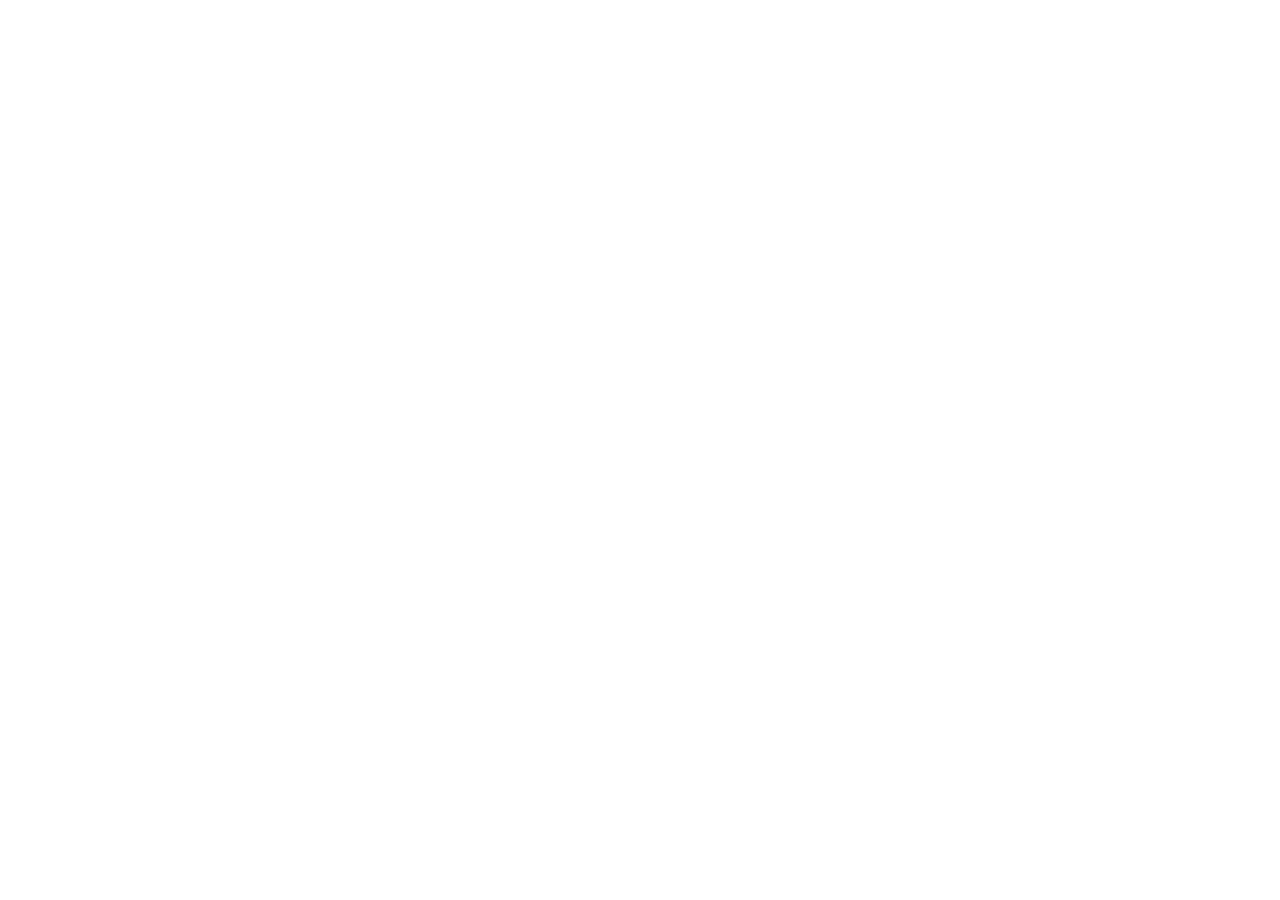
==== Projeto_Rachi/index.html @ 5d589295 "Add files via upload" ====
<!DOCTYPE html>
<html lang="pt-BR">
<head>
    <meta charset="UTF-8">
    <meta name="viewport" content="width=device-width, initial-scale=1.0">
    <meta name="author" content="Anderson Maschio & Leticia Carpes">
    <link rel="stylesheet" href="./styles/style.css">
    
    <title>Projeto Rachi</title>
</head>
<body>
    <header></header>

    <main></main>
    
    <footer></footer>

    <script src="./scripts/script.js"></script>
</body>
</html>
---- Projeto_Rachi/styles/style.css ----
*{
    margin: 0;
    padding: 0;
    box-sizing: border-box;
}

@font-face {
    font-family: Inter;
    src: url('../assets/fonts/Inter/Inter-VariableFont_slnt\,wght.ttf');
}

font-face {
    font-family: Sora;
    src: url('../assets/fonts/Sora/Sora-VariableFont_wght.ttf');
}

:root {
    --background_color: #EFF8FF;
    --CardStyle_color1: #EFF8FF;
    --CardStyle_color2: #293145;
    --Button_color: #0F9aFE;
    --Txt_color1: #293145;
    --Txt_color2: #6E7275;
    --Txt_color3: #FFFFFF;
}

@media screen and (max-width: 1440px) and (orientation: landscape){

}
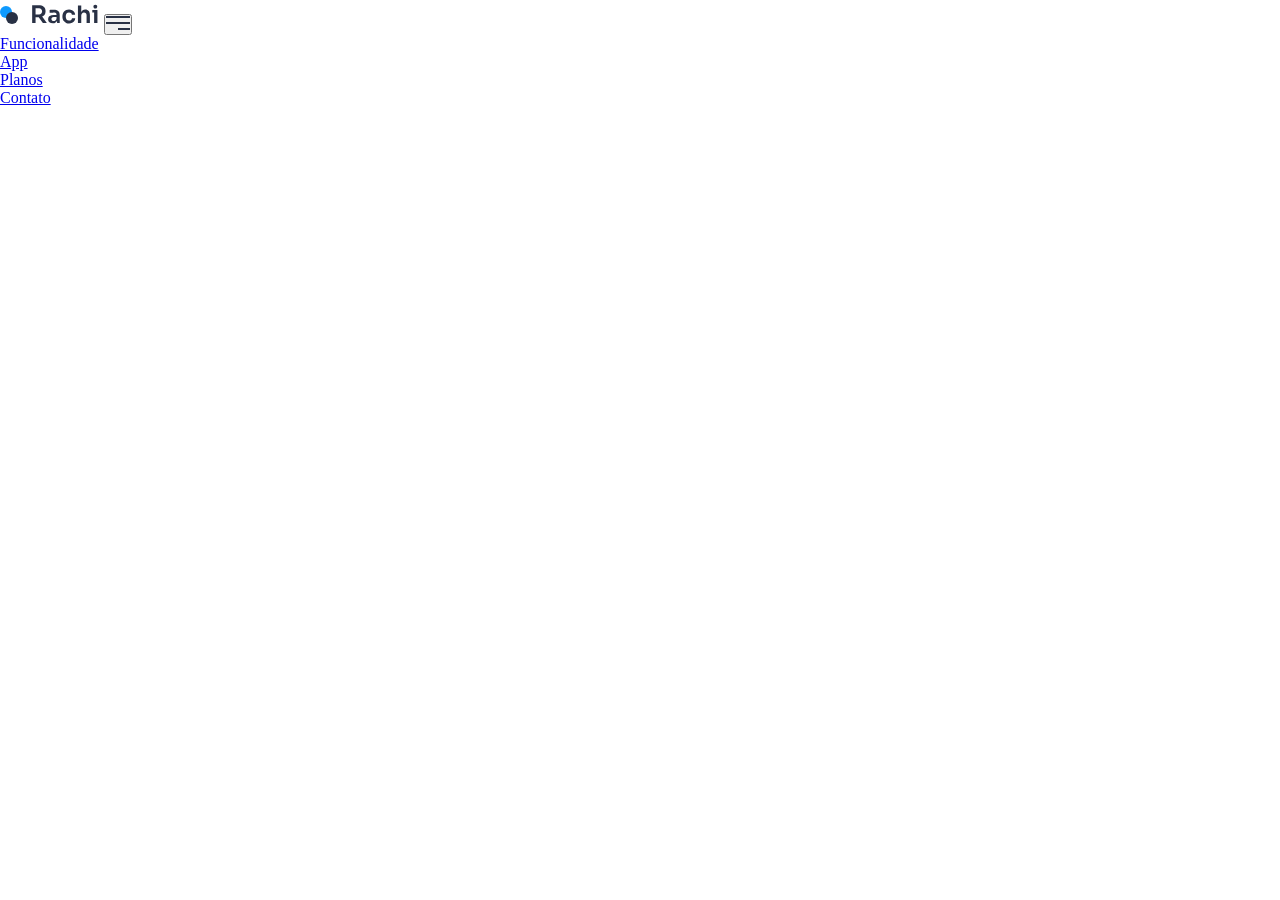
==== commit 29a54cfe: "Add files via upload" ====
--- a/Projeto_Rachi/index.html
+++ b/Projeto_Rachi/index.html
@@ -9,7 +9,22 @@
     <title>Projeto Rachi</title>
 </head>
 <body>
-    <header></header>
+    <header>
+        <img class="img-rachi" src="./assets/icons/rachi.svg" alt="">
+
+        <button class="button-menu">
+            <img src="./assets/icons/menu hamburguer.svg" alt="">
+        </button>
+
+        <nav class="header-style__links open">
+            <ul>
+                <li><a href="#">Funcionalidade</a></li>
+                <li><a href="#">App</a></li>
+                <li><a href="#">Planos</a></li>
+                <li><a href="#">Contato</a></li>
+            </ul>
+        </nav>
+    </header>
 
     <main></main>
     
--- a/Projeto_Rachi/styles/style.css
+++ b/Projeto_Rachi/styles/style.css
@@ -24,6 +24,9 @@
     --Txt_color3: #FFFFFF;
 }
 
+
+
+
 @media screen and (max-width: 1440px) and (orientation: landscape){
 
 }
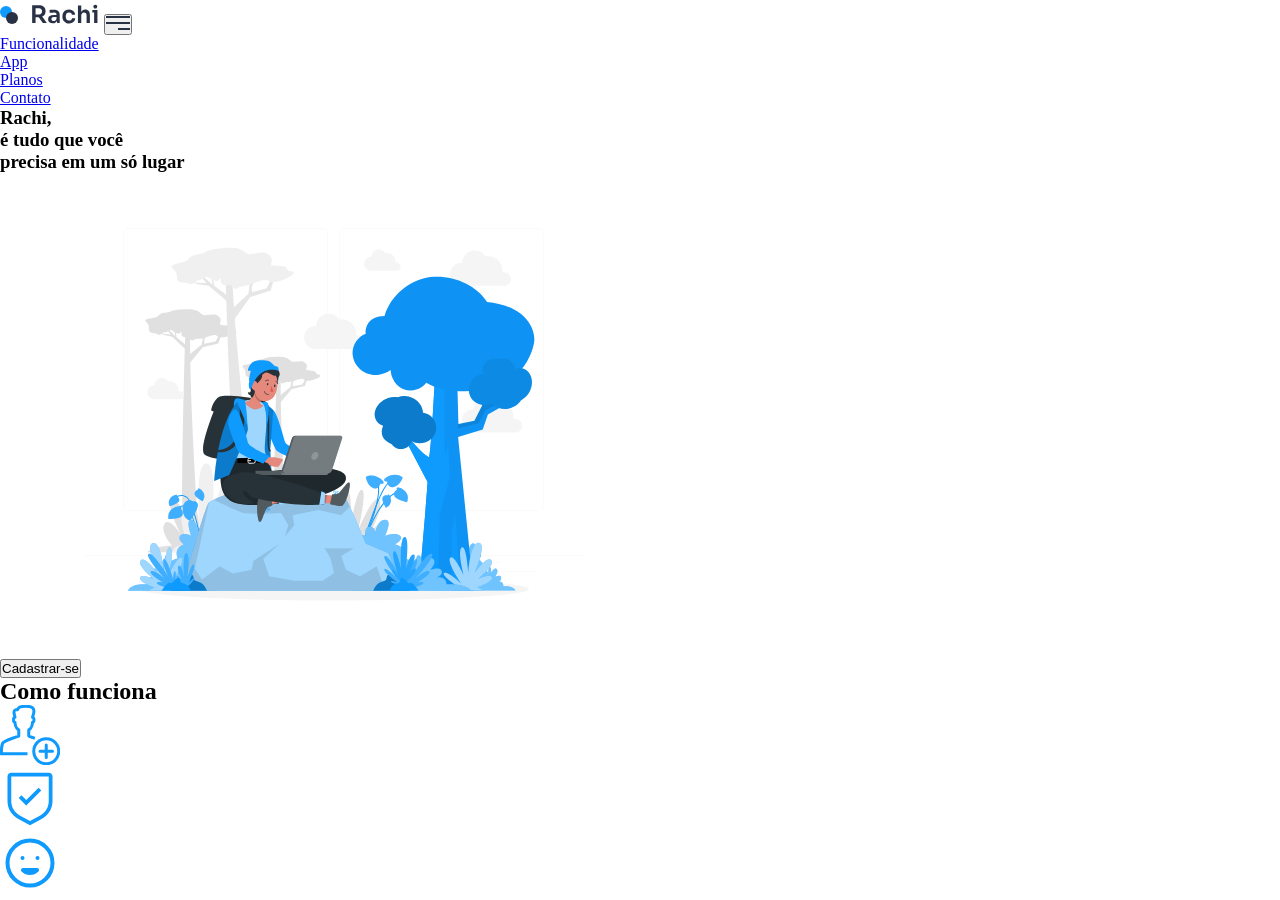
==== commit 5e6bb4fb: "Add files via upload" ====
--- a/Projeto_Rachi/index.html
+++ b/Projeto_Rachi/index.html
@@ -26,7 +26,42 @@
         </nav>
     </header>
 
-    <main></main>
+    <main>
+        <section class="banner">
+
+            <article class="title_banner">
+                <h1>Rachi,</h1>
+                <h1>é tudo que você</h1>
+                <h1>precisa em um só lugar</h1>
+            </article>
+
+            <button class="button_banner">
+                Cadastrar-se
+            </button>
+
+            <img src="./assets/images/img1.svg" alt="">
+        </section>
+
+        <section class="body">
+            <h1>Como funciona</h1>
+
+            <article class="card_body1">
+                <img src="./assets/icons/icon1.svg" alt="">
+
+            </article>
+
+            <article class="card_body2">
+                <img src="./assets/icons/icon2.svg" alt="">
+
+            </article>
+                
+            <article class="card_body3">
+                <img src="./assets/icons/icon3.svg" alt="">
+                
+            </article>
+
+        </section>
+    </main>
     
     <footer></footer>
 
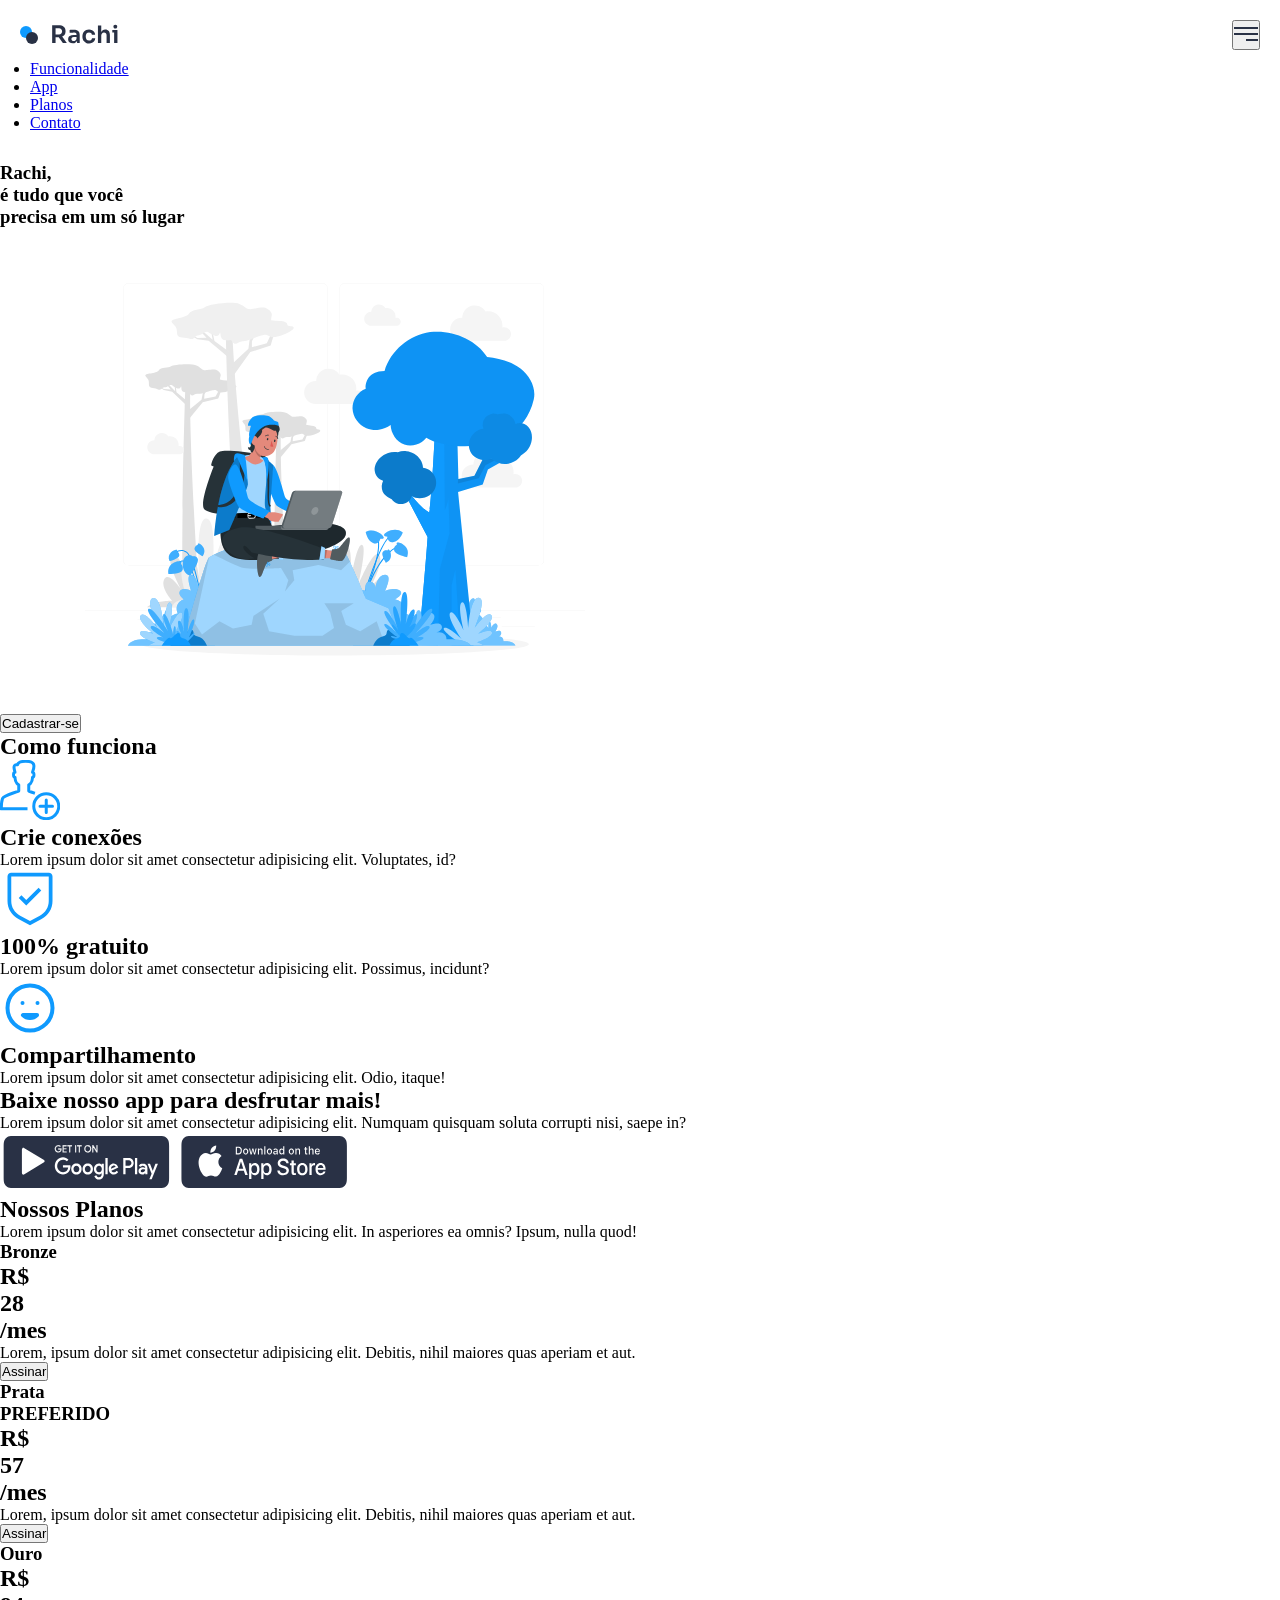
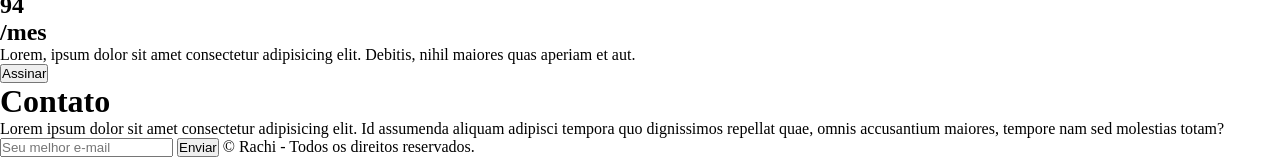
==== commit f2646a96: "Add files via upload" ====
--- a/Projeto_Rachi/index.html
+++ b/Projeto_Rachi/index.html
@@ -10,20 +10,22 @@
 </head>
 <body>
     <header>
-        <img class="img-rachi" src="./assets/icons/rachi.svg" alt="">
-
-        <button class="button-menu">
-            <img src="./assets/icons/menu hamburguer.svg" alt="">
-        </button>
-
-        <nav class="header-style__links open">
-            <ul>
-                <li><a href="#">Funcionalidade</a></li>
-                <li><a href="#">App</a></li>
-                <li><a href="#">Planos</a></li>
-                <li><a href="#">Contato</a></li>
-            </ul>
-        </nav>
+            <div class="header-style__menu">
+                <img class="img-rachi" src="./assets/icons/rachi.svg" alt="">  
+                <button id="button-menu">
+                    <img src="./assets/icons/menu hamburguer.svg" alt="">
+                </button>
+    
+            </div>
+    
+            <nav class="header-style__links open">
+                <ul>
+                    <li><a href="#">Funcionalidade</a></li>
+                    <li><a href="#">App</a></li>
+                    <li><a href="#">Planos</a></li>
+                    <li><a href="#">Contato</a></li>
+                </ul>
+            </nav>        
     </header>
 
     <main>
@@ -42,28 +44,98 @@
             <img src="./assets/images/img1.svg" alt="">
         </section>
 
-        <section class="body">
+        <section class="functions">
             <h1>Como funciona</h1>
 
-            <article class="card_body1">
+            <article class="card_functions1">
                 <img src="./assets/icons/icon1.svg" alt="">
+                <h2>Crie conexões</h2>
+                <p>Lorem ipsum dolor sit amet consectetur adipisicing elit. Voluptates, id?</p>
+            </article>
+
+            <article class="card_functions2">
+                <img src="./assets/icons/icon2.svg" alt="">
+                <h2>100% gratuito</h2>
+                <p>Lorem ipsum dolor sit amet consectetur adipisicing elit. Possimus, incidunt?</p>
+            </article>
+                
+            <article class="card_functions3">
+                <img src="./assets/icons/icon3.svg" alt="">
+                <h2>Compartilhamento</h2>
+                <p>Lorem ipsum dolor sit amet consectetur adipisicing elit. Odio, itaque!</p>
+            </article>
+        </section>
+
+        <section class="download_app">
+            <h1>Baixe nosso app para desfrutar mais!</h1>
+            <p>Lorem ipsum dolor sit amet consectetur adipisicing elit. Numquam quisquam soluta corrupti nisi, saepe in?</p>
+            <img src="./assets/images/googlePAI.svg" alt="">
+            <img src="./assets/images/APPStore.svg" alt="">
+        </section>
+
+        <section class="plans">
+            <h1>Nossos Planos</h1>
+            <p>Lorem ipsum dolor sit amet consectetur adipisicing elit. In asperiores ea omnis? Ipsum, nulla quod!</p>
+            
+            <article class="card_plans1">
+                <h1>Bronze</h1>
+
+                <div class="box_plans">
+                    <h2>R$</h2>
+                    <h2>28</h2>
+                    <h2>/mes</h2>
+                </div>
+
+                <p>Lorem, ipsum dolor sit amet consectetur adipisicing elit. Debitis, nihil maiores quas aperiam et aut.</p>
+                <button class="button_plans">Assinar</button>
+            </article>
+
+            <article class="card_plans2">
+                <h1>Prata</h1>
+                <h3>PREFERIDO</h3>
+
+                <div class="box_plans">
+                    <h2>R$</h2>
+                    <h2>57</h2>
+                    <h2>/mes</h2>
+                </div>
+
+                <p>Lorem, ipsum dolor sit amet consectetur adipisicing elit. Debitis, nihil maiores quas aperiam et aut.</p>
+                <button class="button_plans">Assinar</button>
+            </article>
+
+            <article class="card_plans1">
+                <h1>Ouro</h1>
+
+                <div class="box_plans">
+                    <h2>R$</h2>
+                    <h2>94</h2>
+                    <h2>/mes</h2>
+                </div>
+
+                <p>Lorem, ipsum dolor sit amet consectetur adipisicing elit. Debitis, nihil maiores quas aperiam et aut.</p>
+               
+                <button class="button_plans">
+                    Assinar
+                </button>
 
             </article>
+        </section>
 
-            <article class="card_body2">
-                <img src="./assets/icons/icon2.svg" alt="">
-
-            </article>
-                
-            <article class="card_body3">
-                <img src="./assets/icons/icon3.svg" alt="">
-                
-            </article>
-
-        </section>
     </main>
     
-    <footer></footer>
+    <footer>
+        <h1>Contato</h1>
+        <p>Lorem ipsum dolor sit amet consectetur adipisicing elit. Id assumenda aliquam adipisci tempora quo dignissimos repellat quae, omnis accusantium maiores, tempore nam sed molestias totam?</p>
+        
+        <input type="text" placeholder="Seu melhor e-mail">
+
+        <button class="button_footer">
+            Enviar
+        </button>
+
+        &copy; Rachi - Todos os direitos reservados.
+    </footer>
 
     <script src="./scripts/script.js"></script>
 </body>
--- a/Projeto_Rachi/styles/style.css
+++ b/Projeto_Rachi/styles/style.css
@@ -24,6 +24,23 @@
     --Txt_color3: #FFFFFF;
 }
 
+body {
+    overflow-x: hidden;
+}
+
+header {
+    height: auto;
+    padding: 20px;
+}
+
+.header-style__menu {
+    display: flex;
+    justify-content: space-between;
+}
+
+.header-style__links.open {
+    padding: 10px;
+}
 
 
 
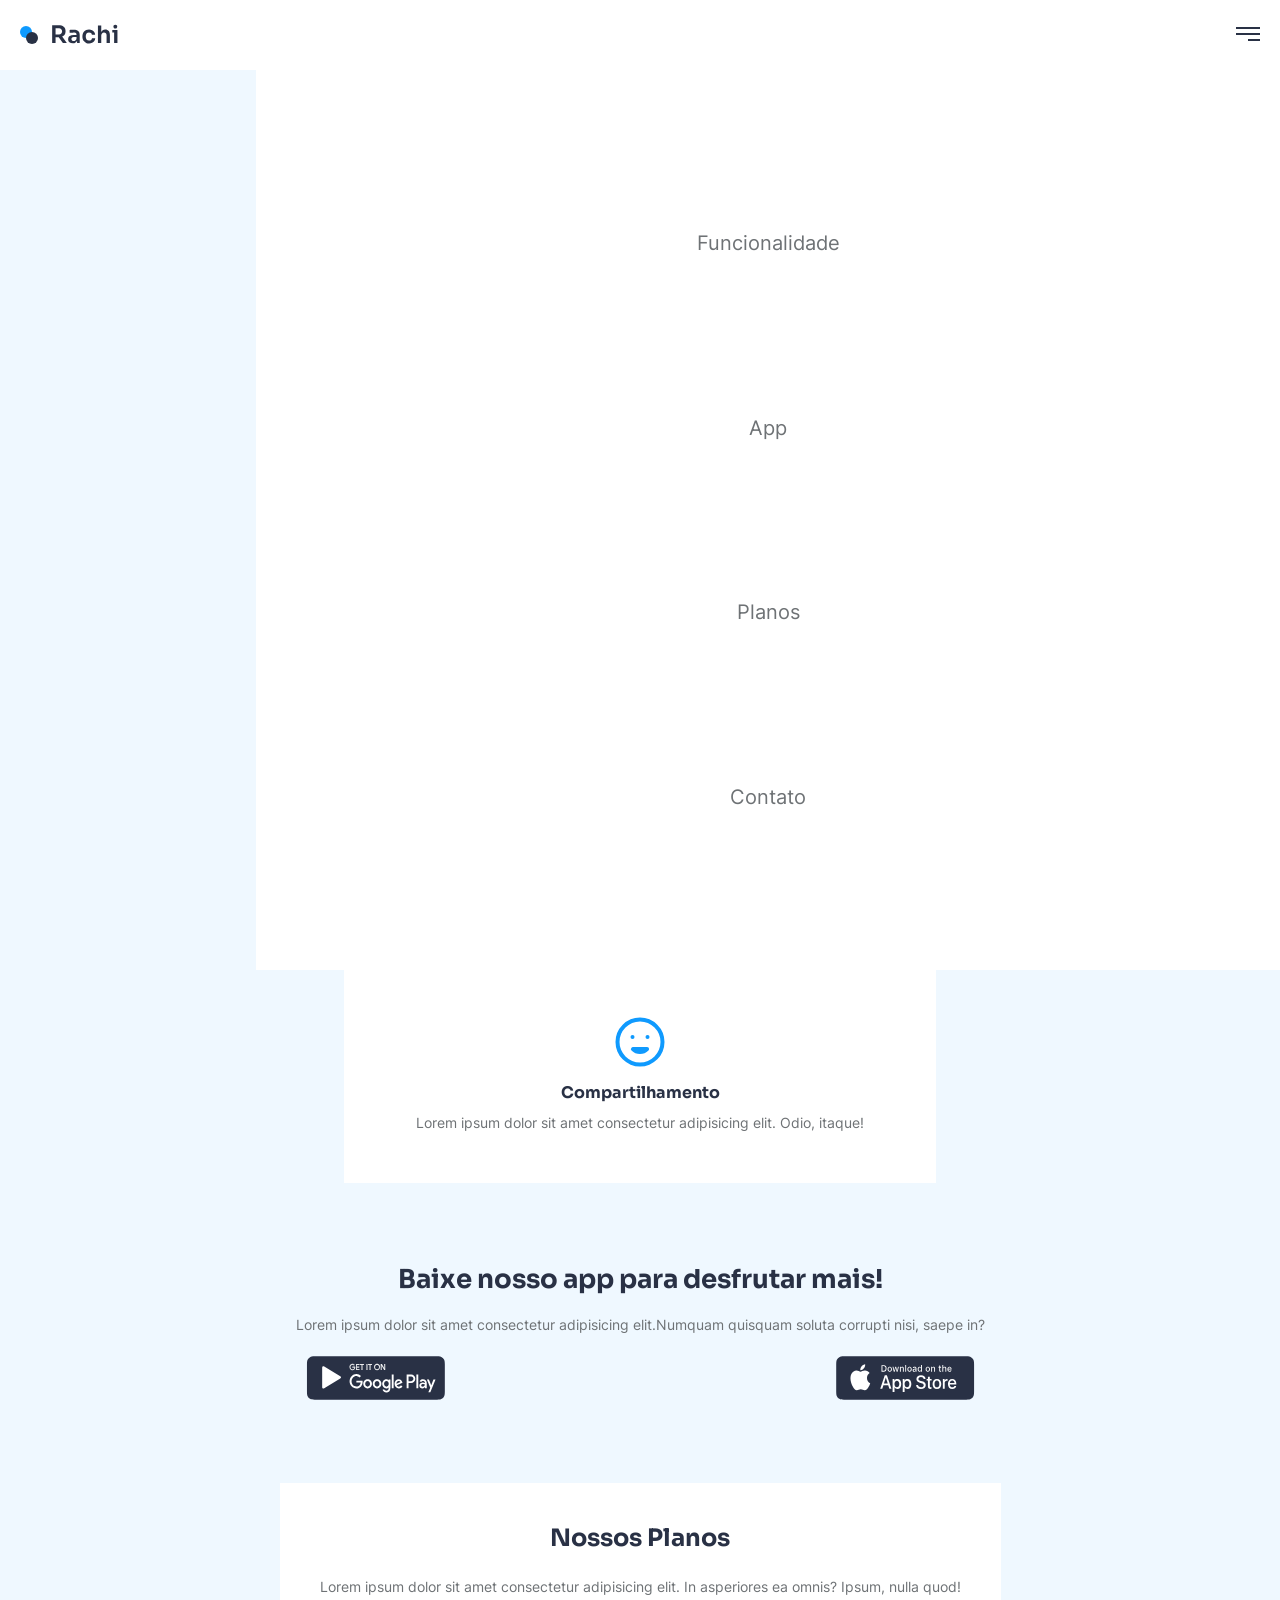
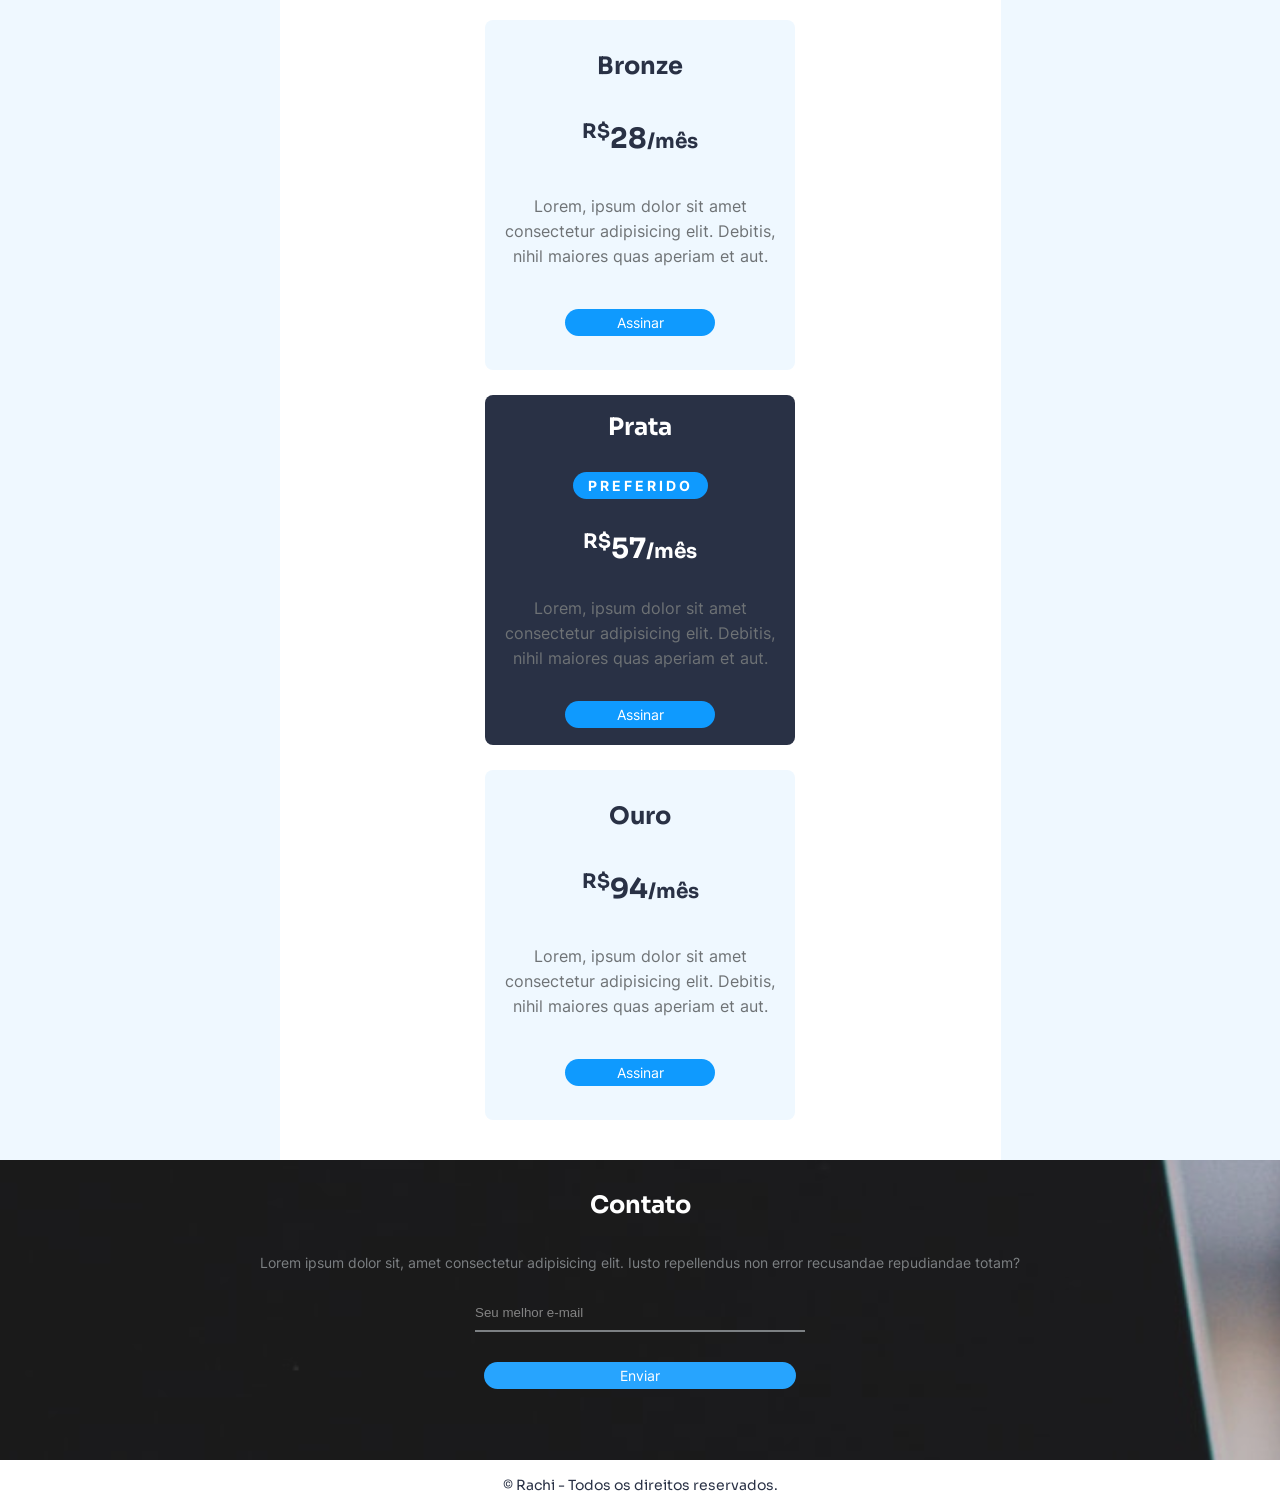
==== commit d1b0b40b: "estilização css" ====
--- a/Projeto_Rachi/index.html
+++ b/Projeto_Rachi/index.html
@@ -7,110 +7,162 @@
     <link rel="stylesheet" href="./styles/style.css">
     
     <title>Projeto Rachi</title>
+
 </head>
+
 <body>
+
     <header>
             <div class="header-style__menu">
-                <img class="img-rachi" src="./assets/icons/rachi.svg" alt="">  
-                <button id="button-menu">
-                    <img src="./assets/icons/menu hamburguer.svg" alt="">
+
+                <img class="img-rachi" src="./assets/icons/rachi.svg" alt=""> 
+
+                <button id="button_menu">
+                    <img  src="./assets/icons/menu hamburguer.svg" alt="">
                 </button>
     
             </div>
     
             <nav class="header-style__links open">
+
                 <ul>
                     <li><a href="#">Funcionalidade</a></li>
                     <li><a href="#">App</a></li>
                     <li><a href="#">Planos</a></li>
                     <li><a href="#">Contato</a></li>
                 </ul>
-            </nav>        
+
+            </nav>    
+
     </header>
 
     <main>
-        <section class="banner">
-
-            <article class="title_banner">
-                <h1>Rachi,</h1>
-                <h1>é tudo que você</h1>
-                <h1>precisa em um só lugar</h1>
-            </article>
-
-            <button class="button_banner">
-                Cadastrar-se
-            </button>
-
-            <img src="./assets/images/img1.svg" alt="">
-        </section>
+
+        <section class="main_style">
+
+            <section class="banner">
+
+                <article class="title_banner">
+
+                    <h1>Rachi,</h1>
+                    <h1>é tudo que você</h1>
+                    <h1>precisa em um só lugar.</h1>
+
+                <button class="button_banner">
+                    Cadastrar-se
+                </button>
+
+            </article>
+
+                <img class="img_banner" src="./assets/images/img1.svg" alt="">
+
+        </section>
+
 
         <section class="functions">
+
             <h1>Como funciona</h1>
 
-            <article class="card_functions1">
+            <article class="card_functions">
+
                 <img src="./assets/icons/icon1.svg" alt="">
+
                 <h2>Crie conexões</h2>
                 <p>Lorem ipsum dolor sit amet consectetur adipisicing elit. Voluptates, id?</p>
-            </article>
-
-            <article class="card_functions2">
+
+            </article>
+
+
+            <article class="card_functions">
+
                 <img src="./assets/icons/icon2.svg" alt="">
+
                 <h2>100% gratuito</h2>
                 <p>Lorem ipsum dolor sit amet consectetur adipisicing elit. Possimus, incidunt?</p>
+
             </article>
                 
-            <article class="card_functions3">
+
+            <article class="card_functions">
+
                 <img src="./assets/icons/icon3.svg" alt="">
+
                 <h2>Compartilhamento</h2>
                 <p>Lorem ipsum dolor sit amet consectetur adipisicing elit. Odio, itaque!</p>
-            </article>
-        </section>
+
+            </article>
+
+        </section>
+
+
 
         <section class="download_app">
+
             <h1>Baixe nosso app para desfrutar mais!</h1>
-            <p>Lorem ipsum dolor sit amet consectetur adipisicing elit. Numquam quisquam soluta corrupti nisi, saepe in?</p>
-            <img src="./assets/images/googlePAI.svg" alt="">
-            <img src="./assets/images/APPStore.svg" alt="">
-        </section>
+            <p>Lorem ipsum dolor sit amet consectetur adipisicing elit.Numquam quisquam soluta corrupti nisi, saepe in?</p>
+           
+
+            <figure class="box_download">
+
+                <img class="img_download" src="./assets/images/googlePAI.svg" alt="">
+
+                <img class="img_download" src="./assets/images/APPStore.svg" alt="">
+
+            </figure>
+
+        </section>
+
+
 
         <section class="plans">
+
             <h1>Nossos Planos</h1>
             <p>Lorem ipsum dolor sit amet consectetur adipisicing elit. In asperiores ea omnis? Ipsum, nulla quod!</p>
             
+
             <article class="card_plans1">
+
                 <h1>Bronze</h1>
 
-                <div class="box_plans">
-                    <h2>R$</h2>
-                    <h2>28</h2>
-                    <h2>/mes</h2>
+                <div class="box_plans1">
+                    <sup>R$</sup>28</h2><span>/mês</span>
                 </div>
 
                 <p>Lorem, ipsum dolor sit amet consectetur adipisicing elit. Debitis, nihil maiores quas aperiam et aut.</p>
-                <button class="button_plans">Assinar</button>
-            </article>
+
+                <button class="button_plans">
+                    Assinar
+                </button>
+
+            </article>
+
 
             <article class="card_plans2">
+
                 <h1>Prata</h1>
+
                 <h3>PREFERIDO</h3>
 
-                <div class="box_plans">
-                    <h2>R$</h2>
-                    <h2>57</h2>
-                    <h2>/mes</h2>
+                <div class="box_plans2">
+                    <sup>R$</sup>57<span>/mês</span>
                 </div>
 
                 <p>Lorem, ipsum dolor sit amet consectetur adipisicing elit. Debitis, nihil maiores quas aperiam et aut.</p>
-                <button class="button_plans">Assinar</button>
-            </article>
+
+                <button class="button_plans">
+                    Assinar
+                </button>
+
+            </article>
+
+
 
             <article class="card_plans1">
+
                 <h1>Ouro</h1>
 
-                <div class="box_plans">
-                    <h2>R$</h2>
-                    <h2>94</h2>
-                    <h2>/mes</h2>
+                <div class="box_plans1">
+                    <sup>R$</sup>94<span>/mês</span>
                 </div>
 
                 <p>Lorem, ipsum dolor sit amet consectetur adipisicing elit. Debitis, nihil maiores quas aperiam et aut.</p>
@@ -120,21 +172,36 @@
                 </button>
 
             </article>
-        </section>
+
+        </section>
+
+    </section>
 
     </main>
     
     <footer>
-        <h1>Contato</h1>
-        <p>Lorem ipsum dolor sit amet consectetur adipisicing elit. Id assumenda aliquam adipisci tempora quo dignissimos repellat quae, omnis accusantium maiores, tempore nam sed molestias totam?</p>
+
+        <section class="background_footer">
+
+            <article class="inform_footer">
+
+            <h1>Contato</h1>
+            <p>Lorem ipsum dolor sit, amet consectetur adipisicing elit. Iusto repellendus non error recusandae repudiandae totam?</p>
         
-        <input type="text" placeholder="Seu melhor e-mail">
-
-        <button class="button_footer">
-            Enviar
-        </button>
-
-        &copy; Rachi - Todos os direitos reservados.
+            <input class="email_footer" type="text" placeholder="Seu melhor e-mail">
+
+
+            <button class="button_footer">
+                Enviar
+            </button>
+
+        </article>
+
+    </section>
+
+    <div class="copyright"> &copy; Rachi - Todos os direitos reservados.</div>
+        
+
     </footer>
 
     <script src="./scripts/script.js"></script>
--- a/Projeto_Rachi/styles/style.css
+++ b/Projeto_Rachi/styles/style.css
@@ -4,18 +4,22 @@
     box-sizing: border-box;
 }
 
+
 @font-face {
     font-family: Inter;
     src: url('../assets/fonts/Inter/Inter-VariableFont_slnt\,wght.ttf');
 }
 
-font-face {
+
+@font-face {
     font-family: Sora;
     src: url('../assets/fonts/Sora/Sora-VariableFont_wght.ttf');
 }
 
+
 :root {
-    --background_color: #EFF8FF;
+    --background_color1: #FFFFFF;
+    --background_color2: #EFF8FF;
     --CardStyle_color1: #EFF8FF;
     --CardStyle_color2: #293145;
     --Button_color: #0F9aFE;
@@ -24,26 +28,442 @@
     --Txt_color3: #FFFFFF;
 }
 
+
+/*-----------------------------------------------------------------------------------------------------------------------*/
+
 body {
     overflow-x: hidden;
 }
 
+
 header {
     height: auto;
+}
+
+
+.header-style__menu {
+    width: 100%;
     padding: 20px;
-}
-
-.header-style__menu {
     display: flex;
     justify-content: space-between;
-}
-
-.header-style__links.open {
+    position: fixed;
+    background-color: var(--background_color1); 
+    /* box-shadow: 2px 10px 15px rgba(0, 0, 0, 0.135); */
+    z-index: 9999; 
+}
+
+
+#button_menu{
+    background-color: transparent;
+    border: none;
+}
+
+
+.header-style__links{
+    background-color: var(--background_color1);
+    position:  absolute;
+    top: 70px;
+    right: 0;
+    height: 100vh;
+    width: 80%;
+
+    /* propriedades para realizar a animação dos links */
+    transform: translateX(100%);
+    transition: all 0.5s ease;
+    display: block;  
+} 
+
+
+.header-style__links.open{
+    transform: translateX(0);
+}
+
+
+.header-style__links>ul{
+    list-style-type: none;
+    display: flex;
+    flex-direction: column;
+    height: 100%;
+    align-items: center;
+    justify-content: space-evenly;
+    background-color: var(--background_color1);
+    font-family: "Inter";
+    border-radius: 10px;
+ 
+}
+
+
+.header-style__links>ul>li>a{
+    text-decoration: none;
+    font-size: 20px;
+    color: var(--Txt_color2);
+    transition: linear .4s all;
+
+}
+
+
+.header-style__links>ul>li>a:hover{
+    background-color: var(--Button_color);
+    border-radius: 8px;
     padding: 10px;
-}
-
-
-
-@media screen and (max-width: 1440px) and (orientation: landscape){
-
-}+    color: var(--Txt_color3);
+}
+
+/*---------------------------------------------------------------------------------------------------------------------*/
+
+
+.main_style{
+    background-color: var(--background_color2);
+    display: flex;
+    /* flex-direction: column;  */
+    flex-wrap: wrap;
+    justify-content: center;
+}
+    
+
+/*-----------------------------------------------------------------------------------------------------------------------*/
+
+.banner{
+    width: 100%;
+    height: 450px;
+    margin-top: 100px;
+    background-color: var(--background_color2);
+    display: flex;
+    gap: 20px;
+    flex-direction: column;
+    align-items: center;
+    justify-content: center;
+}
+
+
+.title_banner{
+    width: 350px;
+    
+    margin-top: 20px;
+    font-family: "Sora";
+    font-size: 24px;
+    color: var(--Txt_color1);
+    color: var(--Txt_color1);
+    letter-spacing: 1px;
+    line-height: 30px;
+  
+}
+
+
+.button_banner{
+    margin-top: 20px;
+    width: 135px;
+    padding: 8px;
+    border: none;
+    border-radius: 50px;
+    background-color: var(--Button_color);
+    font-family: "Inter";
+    font-size: 14px;
+    color: var(--Txt_color3);
+    color: var(--Txt_color3);
+}
+
+
+.img_banner{
+    width: 350px;
+    height: 300px;
+    margin-bottom: 0;
+}
+
+
+/*----------------------------------------------------------------------------------------------------------------------*/
+
+.functions{
+    height: auto;
+    margin-top: 20px;
+    padding: 50px;
+    display: flex;
+    flex-direction: column;
+    align-items: center;
+    justify-content: center;
+    background-color: var(--background_color1);
+}
+
+.functions>h1{
+   font-family: "Sora";
+   font-size: 24px;
+   color: var(--Txt_color1);
+
+}
+
+.card_functions{
+    margin-top: 40px;
+    display: flex;
+    gap: 10px;
+    flex-direction: column;
+    align-items: center;
+    justify-content: center;
+
+}
+
+.card_functions>h2{
+    font-family: "Sora";
+    color: var(--Txt_color1);
+    font-size: 16px;
+}
+
+.card_functions>p{
+    line-height: 20px;
+    font-family: "Inter";
+    font-size: 14px;
+    color: var(--Txt_color2);
+    text-align: center;
+}
+
+/*----------------------------------------------------------------------------------------------------------------------*/
+
+.download_app{
+    height: 300px;
+    padding: 40px;
+    display: flex;
+    gap: 20px;
+    flex-direction: column;
+    align-items: center;
+    justify-content: center;
+    text-align: center;
+}
+
+.download_app>h1{
+    font-family: "Sora";
+    font-size: 26px;
+    color: var(--Txt_color1);
+}
+
+.download_app>p{
+    font-family: "Inter";
+    font-size: 14px;
+    color: var(--Txt_color2);
+}
+
+
+.box_download{
+    /* border: 2px solid black; */
+    width: 100%;
+    display: flex;
+    justify-content: space-between;
+}
+
+.img_download{
+    width: 160px;
+    height: 50px;
+}
+
+/*-----------------------------------------------------------------------------------------------------------------------*/
+
+.plans{
+    /* height: 300px;*/
+    background-color: var(--background_color1);
+    padding: 40px; 
+    display: flex;
+    gap: 25px;
+    flex-direction: column;
+    align-items: center;
+    justify-content: center;
+    text-align: center;
+}
+
+
+.plans>h1{
+
+    font-family: "Sora";
+    font-size: 24px;
+    color: var(--Txt_color1);
+}
+
+
+.plans>p{
+    font-family: "Inter";
+    font-size: 14px;
+    color: var(--Txt_color2);
+}
+
+
+.card_plans1{
+    width: 310px;
+    height: 350px;
+    padding: 5px;
+    background-color: var(--CardStyle_color1);
+    border-radius: 8px;
+    display: flex;
+    gap: 40px;
+    flex-direction: column;
+    justify-content: center;
+    align-items: center;
+}
+
+
+.card_plans2{
+    width: 310px;
+    height: 350px;
+    padding: 5px;
+    background-color: var(--CardStyle_color2);
+    border-radius: 8px;
+    display: flex;
+    gap: 30px;
+    flex-direction: column;
+    justify-content: center;
+    align-items: center;
+}
+
+
+.card_plans1,.card_plans2>p{
+    line-height: 25px;
+    font-family: "Inter";
+    font-size: 16px;
+    color: var(--Txt_color2);
+}
+
+
+.card_plans1>h1{
+    font-family: "Sora";
+    font-size: 24px;
+    color: var(--Txt_color1);
+}
+
+
+.box_plans1{
+    font-family: "Sora";
+    font-size: 28px;
+    font-weight: 700;
+    color: var(--Txt_color1);
+}
+
+
+.box_plans1 sup, .box_plans1 span{
+    font-family: "Sora";
+    font-size: 20px;
+    font-weight: 700;
+    color: var(--Txt_color1);
+
+
+}
+
+
+.card_plans2>h1{
+    font-family: "Sora";
+    font-size: 24px;
+    color: var(--Txt_color3);
+}
+
+
+.card_plans2>h3{
+    padding: 5px;
+    border-radius: 50px;
+    width:135px ;
+    background-color: #0F9aFE;
+    font-family: "Inter";
+    font-size: 14px;
+    letter-spacing: 3px;
+    color: var(--Txt_color3);
+}
+
+
+.box_plans2{
+    font-family: "Sora";
+    font-size: 28px;
+    font-weight: 700;
+    color: var(--Txt_color3);
+}
+
+
+.box_plans2 sup,.box_plans2 span{
+    font-family: "Sora";
+    font-size: 20px;
+    font-weight: 700;
+    color: var(--Txt_color3);
+
+}
+
+
+.button_plans{
+    border: none;
+    border-radius: 50px;
+    padding: 5px;
+    
+    width:150px ;
+    background-color: #0F9aFE;
+    font-family: "Inter";
+    font-size: 14px;
+    
+    color: var(--Txt_color3);
+}
+
+/*------------------------------------------------------------------------------------------------------------------------*/
+
+.background_footer{
+    background-image: url('../assets/images/mobile_computado_telefoen.svg');
+    background-repeat: no-repeat;
+    background-size: cover;
+    height: 300px;
+    opacity: 90%;
+}
+
+.inform_footer{
+    color: white;
+    padding: 30px;
+    display: flex;
+    gap: 30px;
+    flex-direction: column;
+    justify-content: center;
+    align-items: center;
+    text-align: center;
+}
+
+.inform_footer>h1{
+    font-family: "Sora";
+    font-size: 24px;
+}
+
+
+.inform_footer>p{
+    line-height: 25px;
+    font-family: "Inter";
+    font-size: 14px;
+    color: var(--Txt_color2);
+}
+
+.email_footer{
+    padding-bottom: 10px;
+    border: 0;
+    border-bottom: 2px solid var(--Txt_color2);
+    width: 330px;
+    outline: none;
+    background-color: transparent;
+    color: var(--Txt_color3);
+}
+
+
+.button_footer{
+    border: none;
+    border-radius: 50px;
+    padding: 5px;
+    
+    width:312px ;
+    background-color: #0F9aFE;
+    font-family: "Inter";
+    font-size: 14px;
+    
+    color: var(--Txt_color3);
+}
+
+.copyright{
+    height: 50px;
+    display: flex;
+    align-items: center;
+    justify-content: center;
+    font-family: "Sora";
+    font-size: 14px;
+    color: var(--Txt_color1);
+}
+
+
+/*------------------------------------------------------------------------------------------------------------------------*/
+
+ @media screen and (max-width: 1440px) and (orientation: landscape){
+
+} 
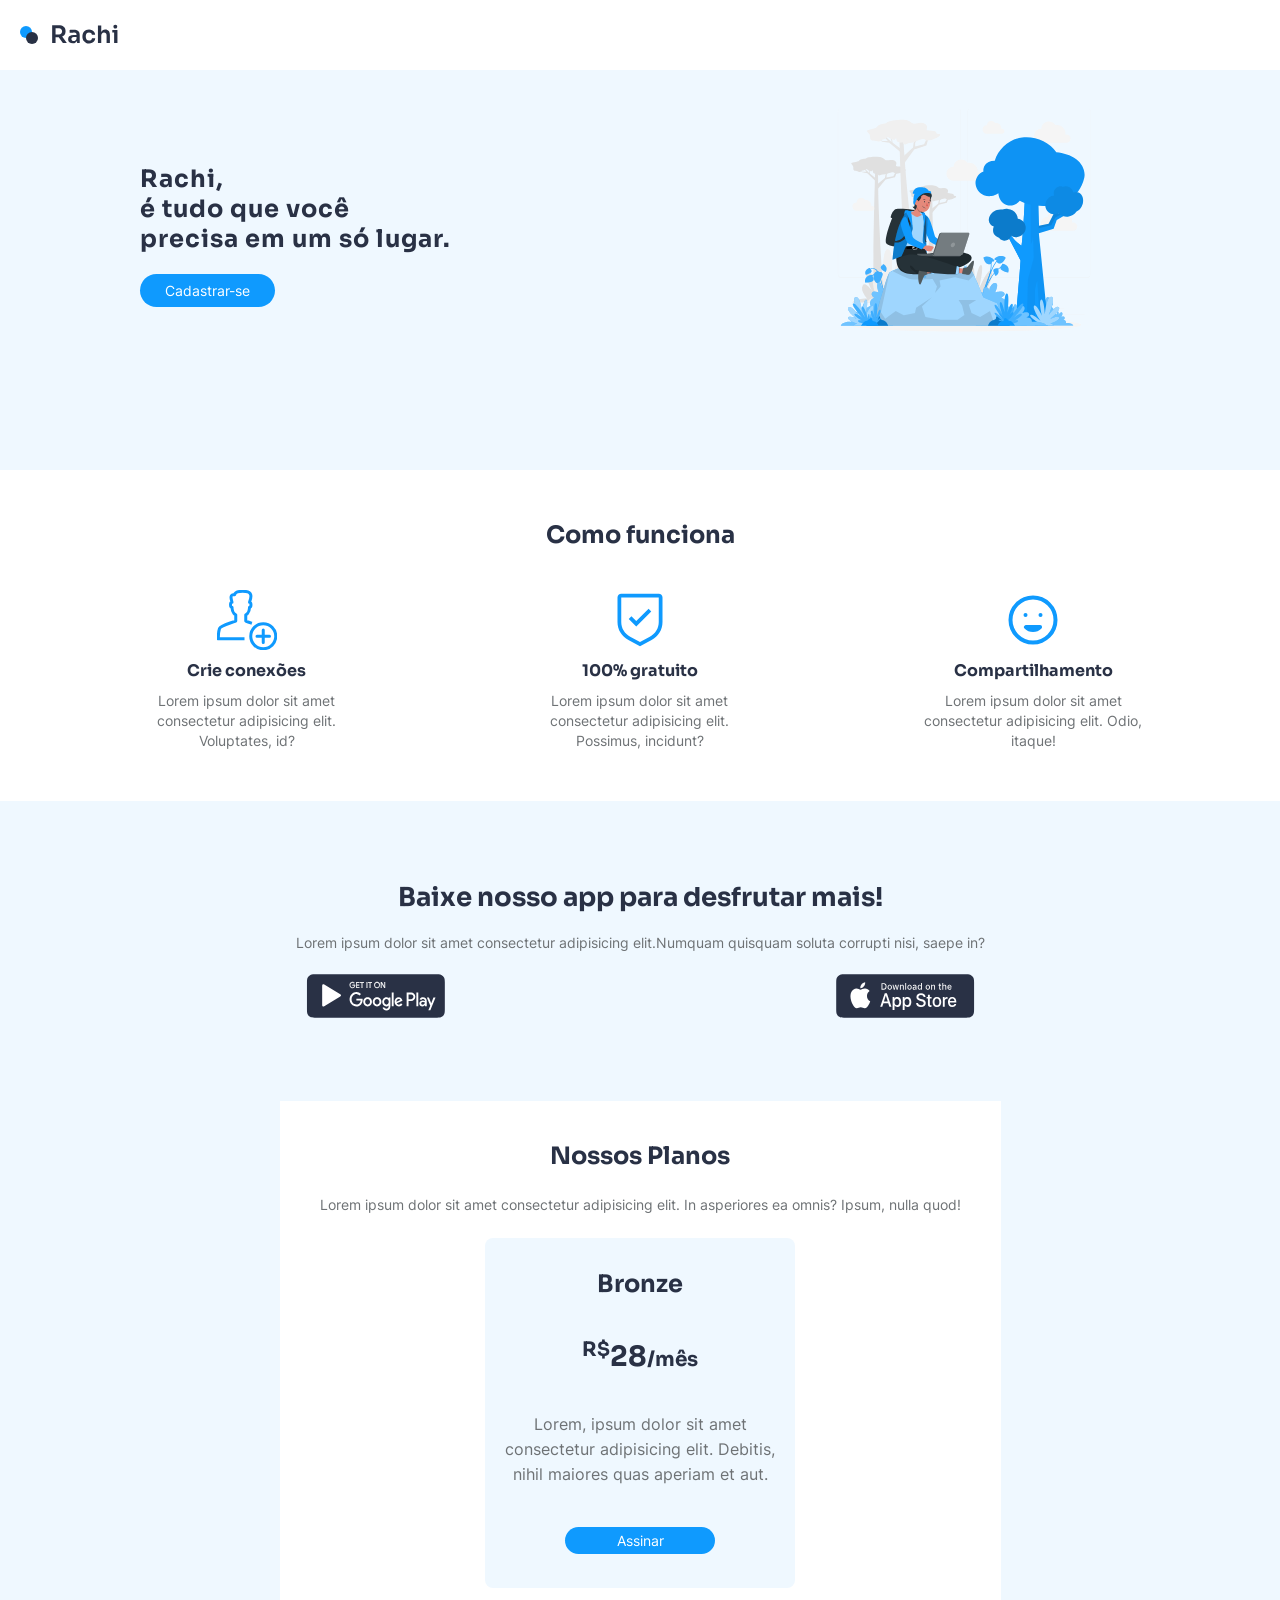
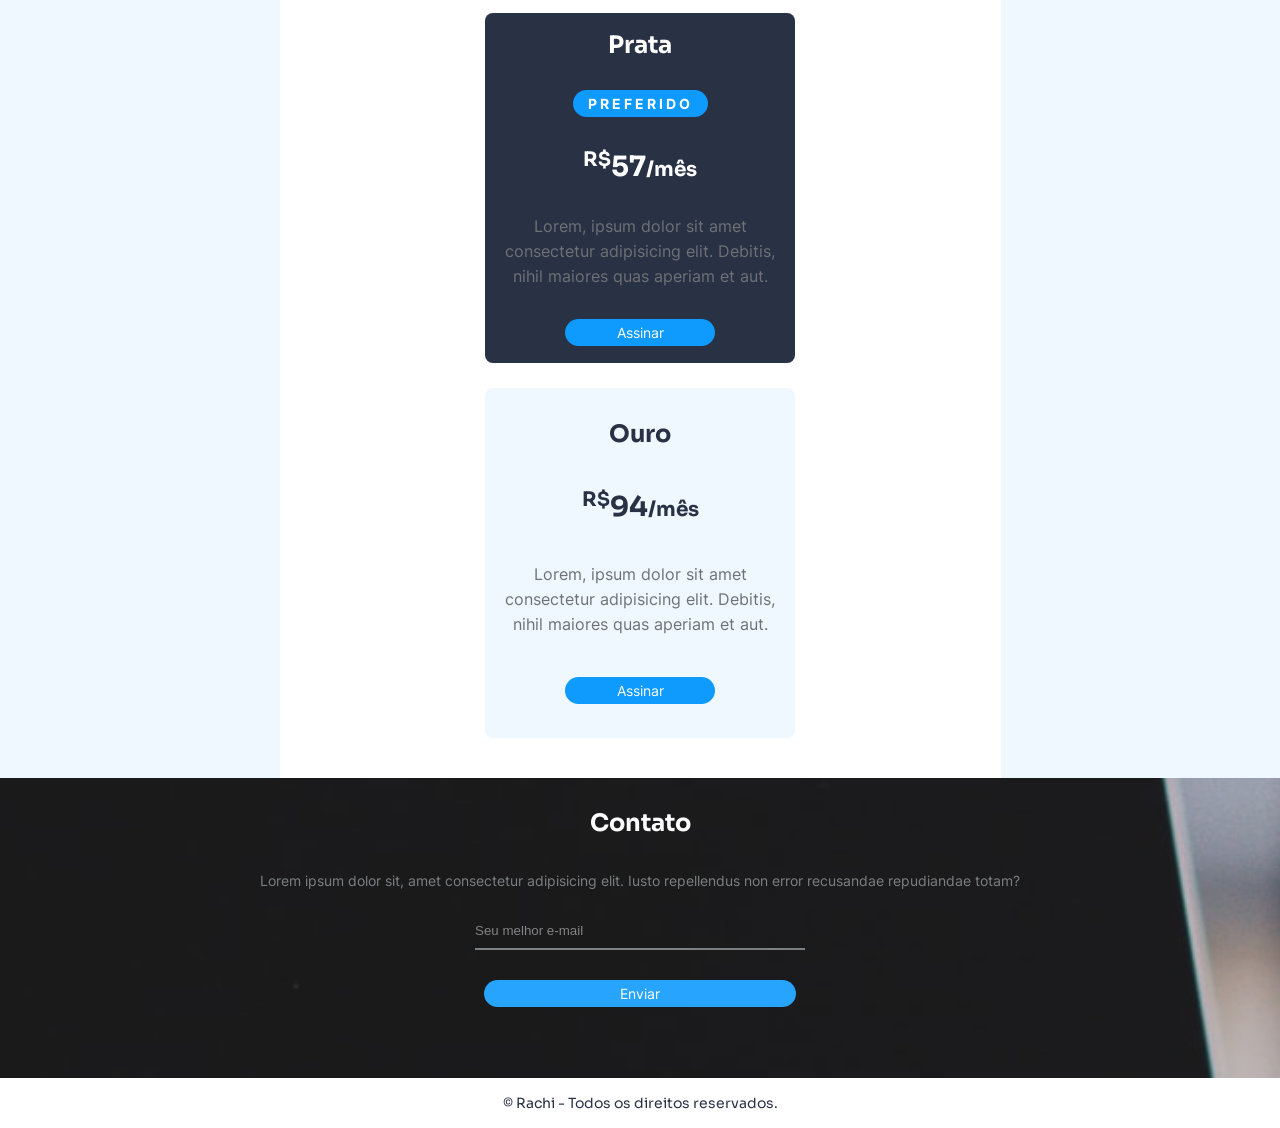
==== commit 40d2de43: "Merge pull request #2 from leCarpes/main Atualizando arquivos" ====
--- a/Projeto_Rachi/index.html
+++ b/Projeto_Rachi/index.html
@@ -17,7 +17,7 @@
 
                 <img class="img-rachi" src="./assets/icons/rachi.svg" alt=""> 
 
-                <button id="button_menu">
+                <button id="button_menu" class="button_menu">
                     <img  src="./assets/icons/menu hamburguer.svg" alt="">
                 </button>
     
@@ -40,7 +40,7 @@
 
         <section class="main_style">
 
-            <section class="banner">
+            <section class="banner container-grid">
 
                 <article class="title_banner">
 
@@ -63,6 +63,8 @@
 
             <h1>Como funciona</h1>
 
+            <div class="box_functions">
+
             <article class="card_functions">
 
                 <img src="./assets/icons/icon1.svg" alt="">
@@ -91,6 +93,8 @@
                 <p>Lorem ipsum dolor sit amet consectetur adipisicing elit. Odio, itaque!</p>
 
             </article>
+
+            </div>
 
         </section>
 
--- a/Projeto_Rachi/styles/style.css
+++ b/Projeto_Rachi/styles/style.css
@@ -66,16 +66,15 @@
     right: 0;
     height: 100vh;
     width: 80%;
-
+    transform: translateX(0);
+    transition: all 0.5s ease;
+} 
+
+
+.header-style__links.open{
     /* propriedades para realizar a animação dos links */
     transform: translateX(100%);
-    transition: all 0.5s ease;
     display: block;  
-} 
-
-
-.header-style__links.open{
-    transform: translateX(0);
 }
 
 
@@ -355,7 +354,7 @@
     padding: 5px;
     border-radius: 50px;
     width:135px ;
-    background-color: #0F9aFE;
+    background-color: var(--Button_color);
     font-family: "Inter";
     font-size: 14px;
     letter-spacing: 3px;
@@ -386,7 +385,7 @@
     padding: 5px;
     
     width:150px ;
-    background-color: #0F9aFE;
+    background-color: var(--Button_color);
     font-family: "Inter";
     font-size: 14px;
     
@@ -404,7 +403,7 @@
 }
 
 .inform_footer{
-    color: white;
+    color: var(--Txt_color3);
     padding: 30px;
     display: flex;
     gap: 30px;
@@ -444,7 +443,7 @@
     padding: 5px;
     
     width:312px ;
-    background-color: #0F9aFE;
+    background-color:var(--Button_color);
     font-family: "Inter";
     font-size: 14px;
     
@@ -466,4 +465,85 @@
 
  @media screen and (max-width: 1440px) and (orientation: landscape){
 
-} +    .container-grid{
+        max-width: 1000px;
+        margin: 0 auto;
+
+    }
+
+    .banner{
+        flex-direction: row;
+        justify-content: space-between;
+    }
+
+    
+
+    .functions{
+        width: 100%;
+        display: block;
+        text-align: center;
+
+    }
+
+    .box_functions{
+        display: flex;
+        justify-content: space-around;
+    }
+
+    .card_functions{
+        width: 230px;
+    }
+
+    .button_menu{
+        display: none;
+        z-index: 0;
+    }
+
+    .header-style__links{
+        background-color: var(--background_color1);
+    /* position:  absolute; */
+        width: 70%;
+        height: 0px;
+        display: flex; 
+        flex-direction: row;
+    }
+
+    .header-style__links.open{
+        background-color: var(--background_color1);
+    /* position:  absolute; */
+        width: 70%;
+        height: 0px;
+        display: flex; 
+        flex-direction: row;
+    }
+
+    .header-style__links>ul{
+    list-style-type: none;
+    display: flex;
+    flex-direction: row;
+    align-items: center;
+    justify-content: space-around;
+    background-color: var(--background_color1);
+    font-family: "Inter";
+ 
+}
+
+
+.header-style__links>ul>li>a{
+    text-decoration: none;
+    font-size: 20px;
+    color: var(--Txt_color2);
+    transition: linear .4s all;
+
+}
+
+
+.header-style__links>ul>li>a:hover{
+    background-color: var(--Button_color);
+    border-radius: 8px;
+    color: var(--Txt_color3);
+}
+
+    
+    
+}
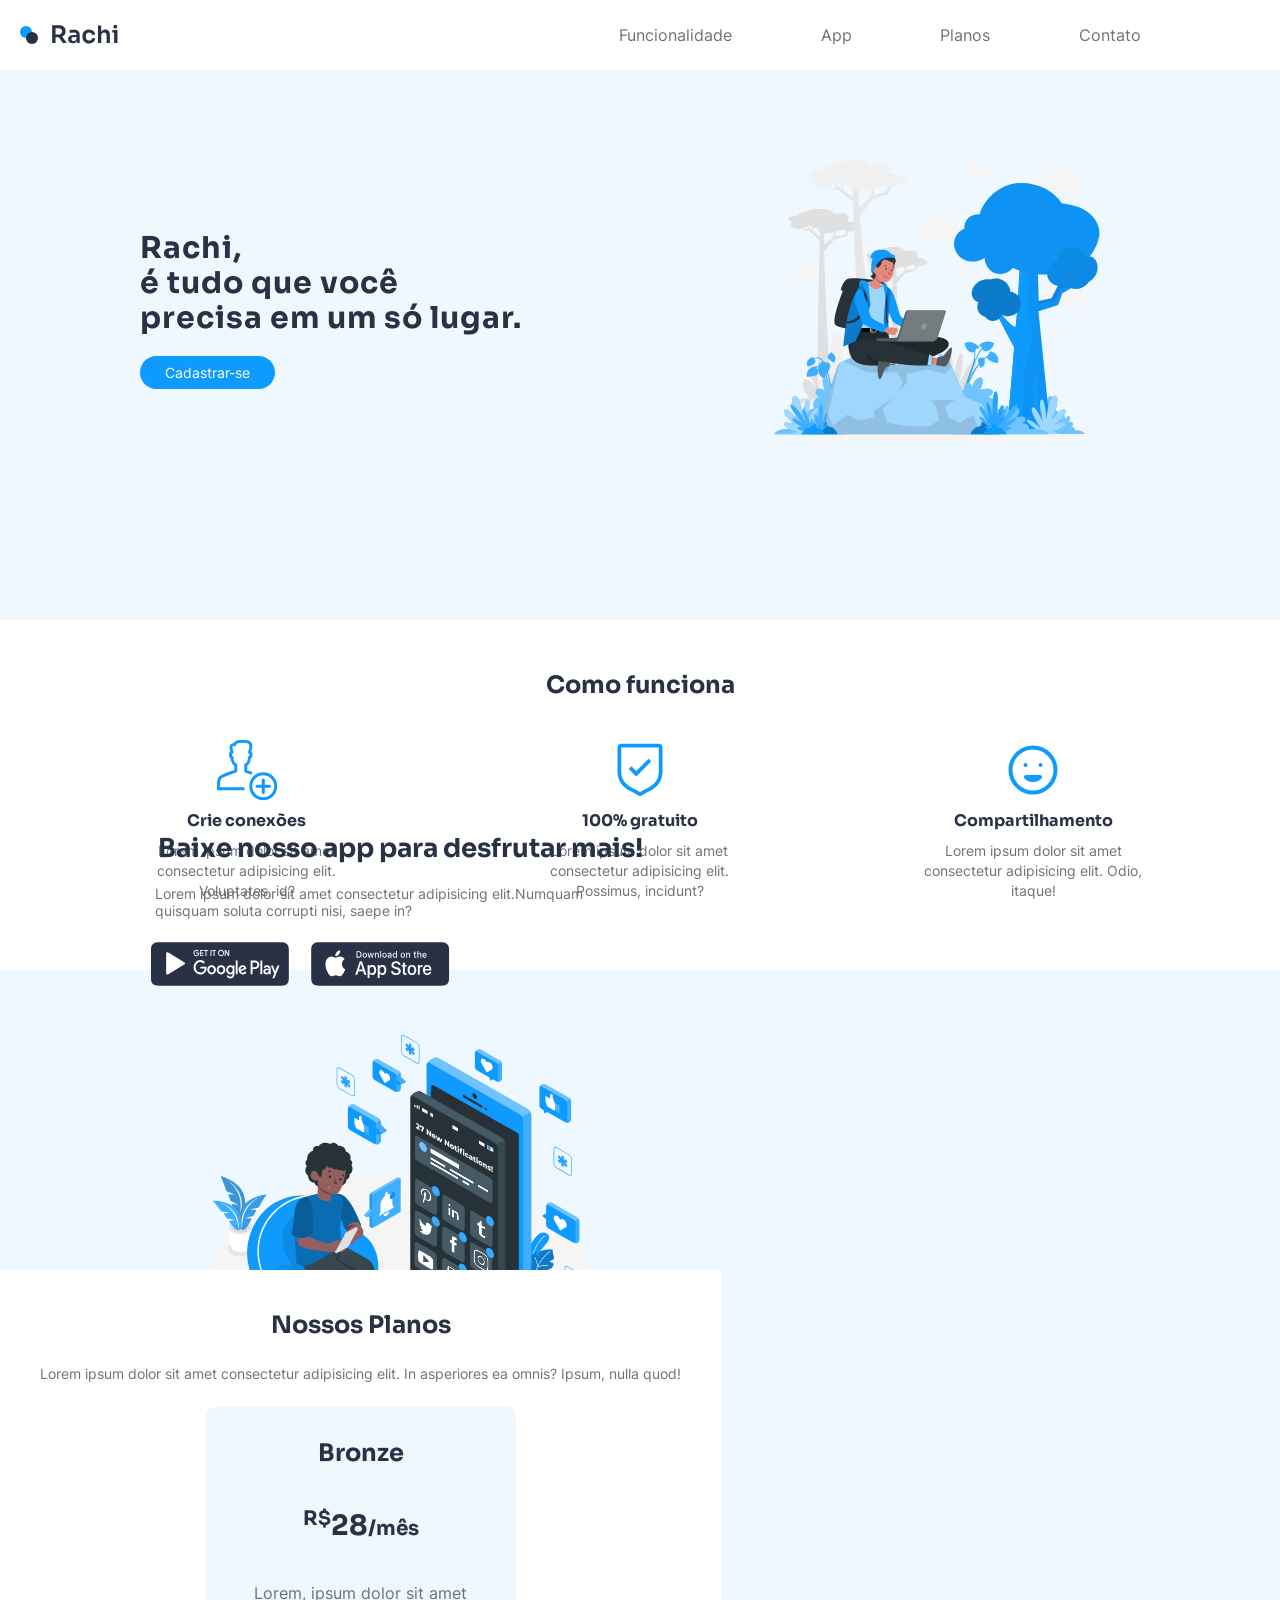
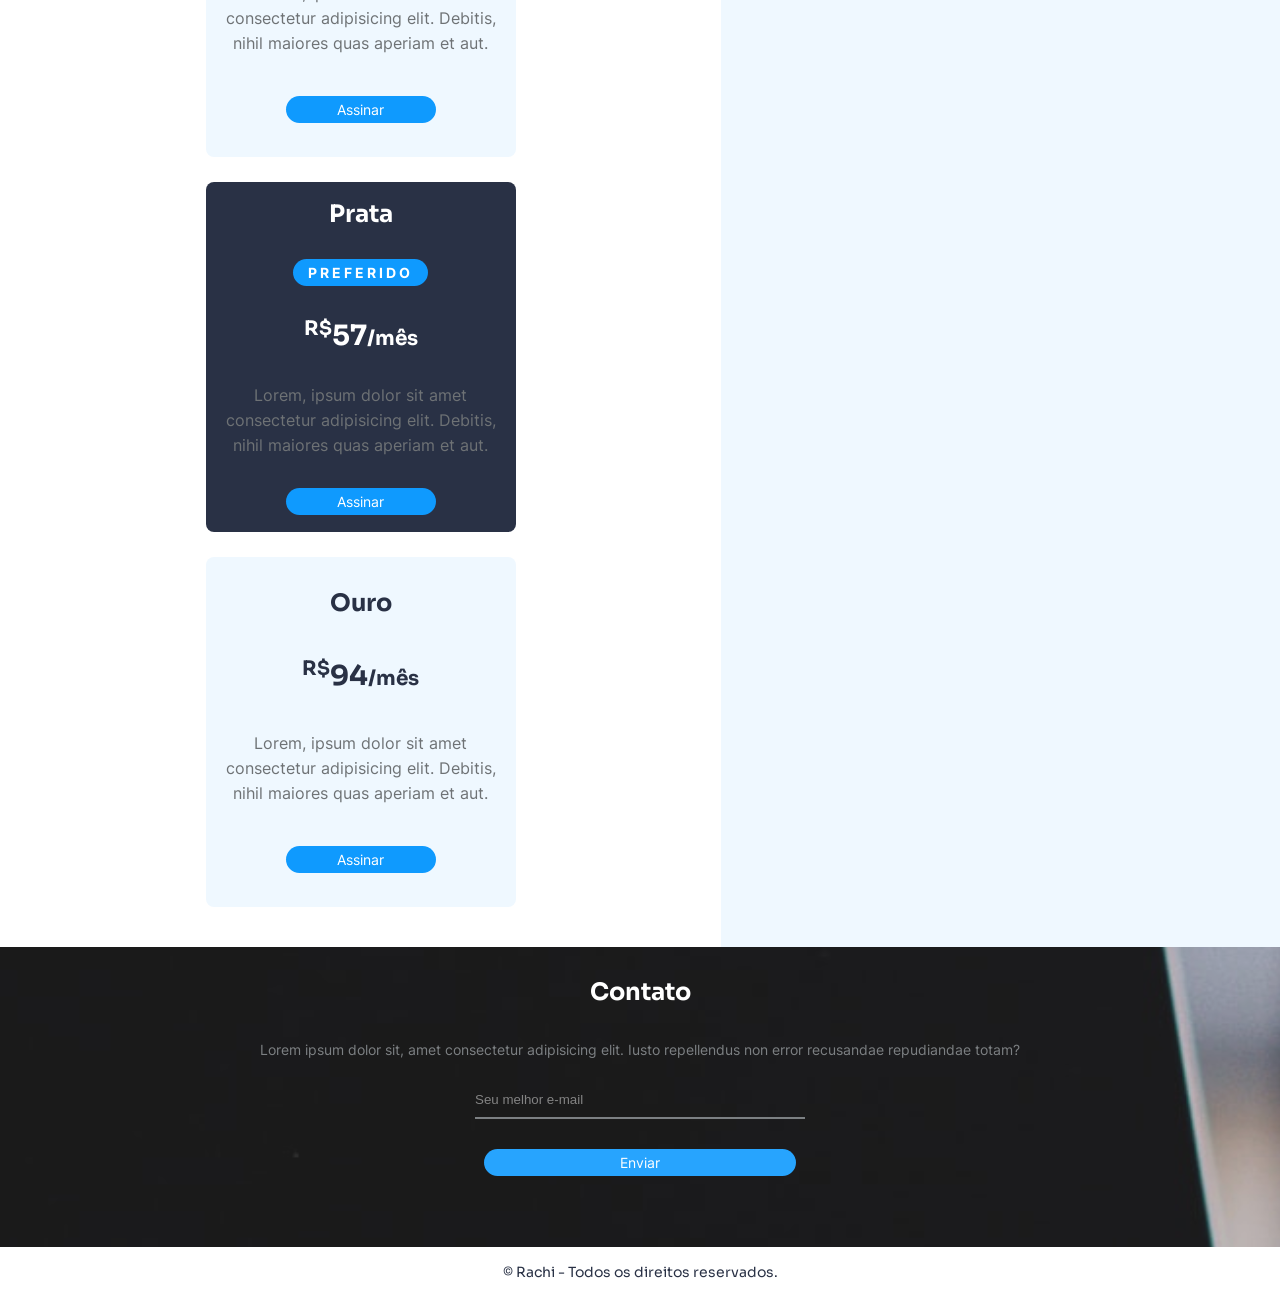
==== commit 6a45361d: "Merge pull request #3 from leCarpes/main atualizando arquivos" ====
--- a/Projeto_Rachi/index.html
+++ b/Projeto_Rachi/index.html
@@ -114,6 +114,10 @@
 
             </figure>
 
+            <figure class="img2_download">
+                <img src="../Projeto_Rachi/assets/images/img2.svg" alt="">
+            </figure>
+
         </section>
 
 
--- a/Projeto_Rachi/styles/style.css
+++ b/Projeto_Rachi/styles/style.css
@@ -460,6 +460,9 @@
     color: var(--Txt_color1);
 }
 
+.img2_download{
+    display: none;
+}
 
 /*------------------------------------------------------------------------------------------------------------------------*/
 
@@ -471,15 +474,33 @@
 
     }
 
+
+    .main_style{
+        justify-content: left;
+    }
+
     .banner{
+        height: 600px;
         flex-direction: row;
         justify-content: space-between;
     }
 
+    .title_banner>h1{
+        width: 400px;
+        line-height: 35px;
+        font-size: 30px;
+    }
+
+
+    .img_banner{
+        width: 400px ;
+        height: 400px;
+    }
     
 
     .functions{
         width: 100%;
+        height: 350px;
         display: block;
         text-align: center;
 
@@ -494,56 +515,53 @@
         width: 230px;
     }
 
-    .button_menu{
+
+    #button_menu{
         display: none;
-        z-index: 0;
     }
 
     .header-style__links{
-        background-color: var(--background_color1);
-    /* position:  absolute; */
-        width: 70%;
-        height: 0px;
-        display: flex; 
+        top: 0;
+        width: 700px;
+        right: 50px;
+        height: 70px;
+        z-index: 99999;
+        position: fixed;
+    }
+
+    .header-style__links.open{
+        transform: translateX(0);
+    }
+
+    .header-style__links>ul{
         flex-direction: row;
-    }
-
-    .header-style__links.open{
-        background-color: var(--background_color1);
-    /* position:  absolute; */
-        width: 70%;
-        height: 0px;
-        display: flex; 
-        flex-direction: row;
-    }
-
-    .header-style__links>ul{
-    list-style-type: none;
-    display: flex;
-    flex-direction: row;
-    align-items: center;
-    justify-content: space-around;
-    background-color: var(--background_color1);
-    font-family: "Inter";
- 
-}
-
-
-.header-style__links>ul>li>a{
-    text-decoration: none;
-    font-size: 20px;
-    color: var(--Txt_color2);
-    transition: linear .4s all;
-
-}
-
-
-.header-style__links>ul>li>a:hover{
-    background-color: var(--Button_color);
-    border-radius: 8px;
-    color: var(--Txt_color3);
-}
-
-    
-    
+        justify-content: space-evenly;
+    }
+
+    .header-style__links>ul>li>a{
+        font-size: 16px;
+    }
+
+
+    .download_app{
+        text-align: start;
+        margin-left: 100px;
+    }
+
+    .download_app>p{
+        width: 490px;
+        justify-content: start;
+        left: 100px;
+        
+    }
+
+    .box_download{
+        width: 520px;
+        justify-content: start;
+    }
+
+    
+    .img2_download{
+        display: flex;
+    }
 }
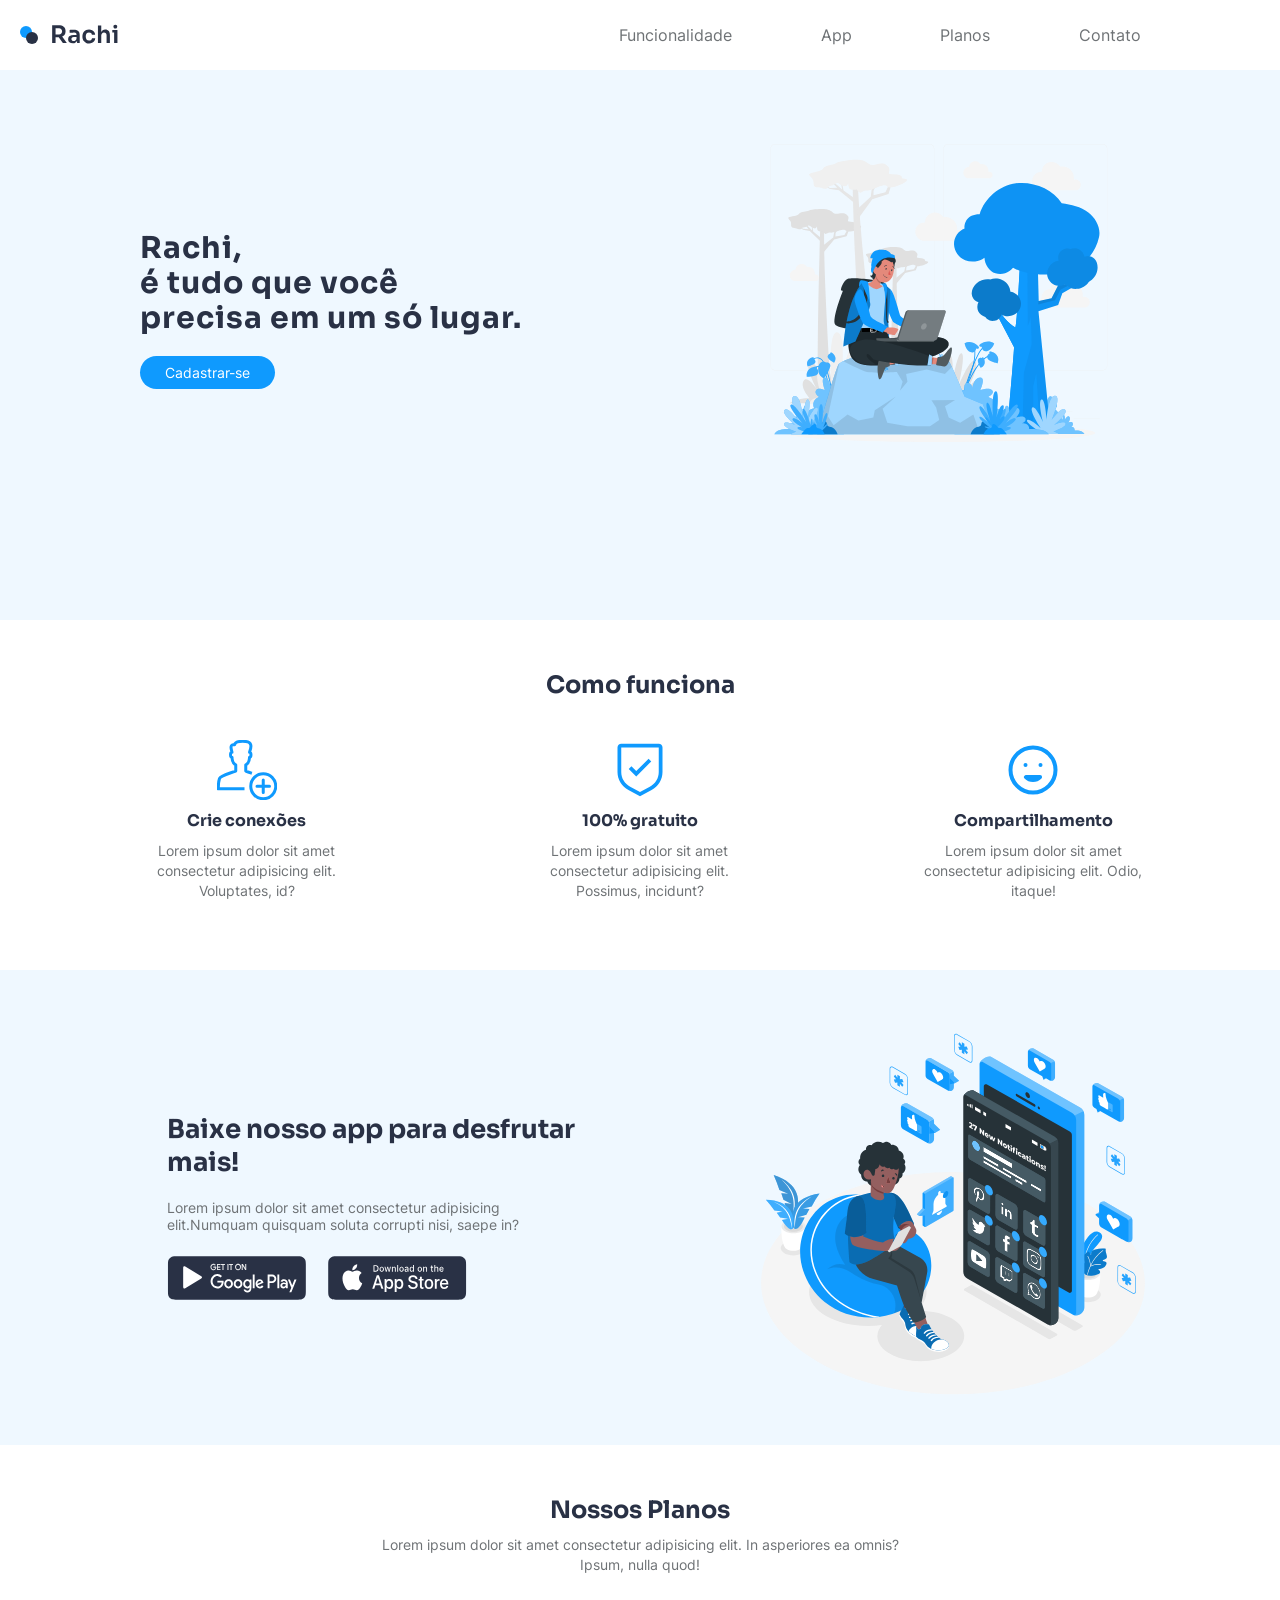
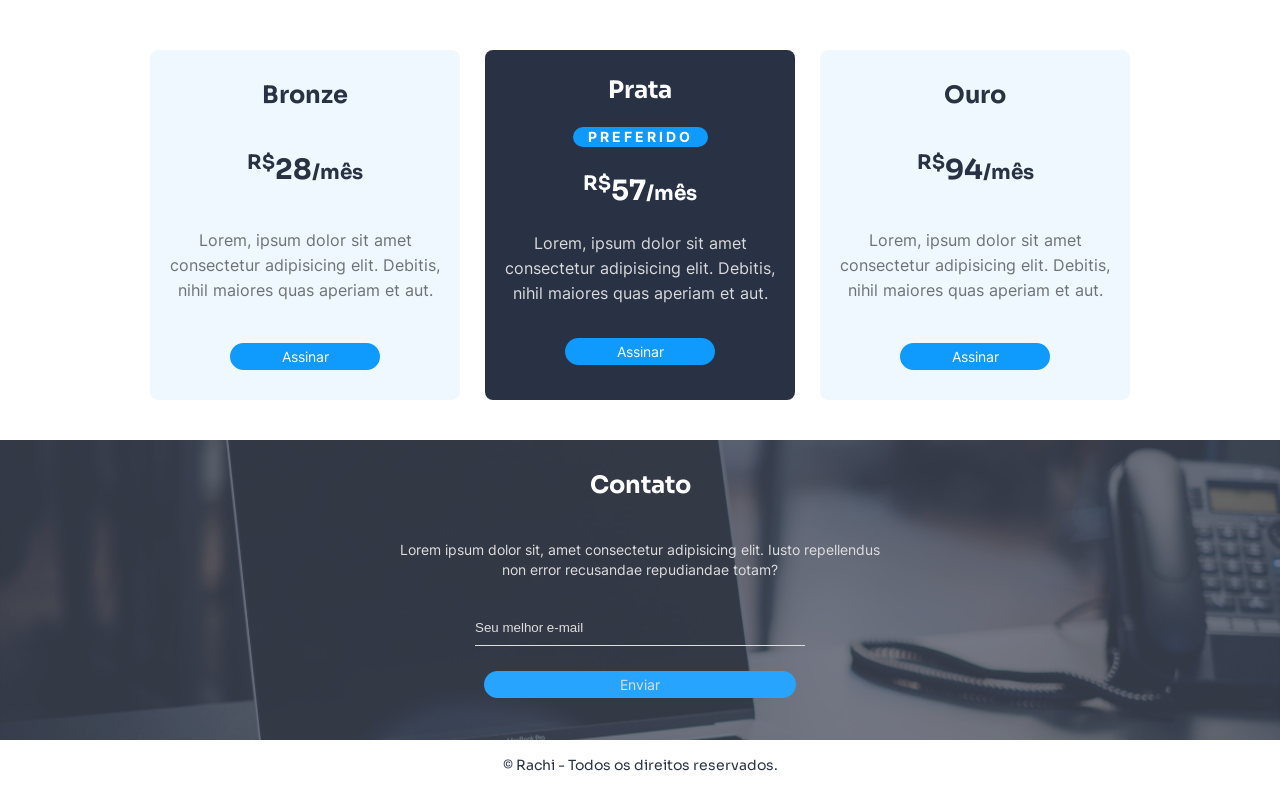
==== commit 7fb2729f: "atualizando arquivos" ====
--- a/Projeto_Rachi/index.html
+++ b/Projeto_Rachi/index.html
@@ -102,8 +102,9 @@
 
         <section class="download_app">
 
-            <h1>Baixe nosso app para desfrutar mais!</h1>
-            <p>Lorem ipsum dolor sit amet consectetur adipisicing elit.Numquam quisquam soluta corrupti nisi, saepe in?</p>
+            <article class="article_app">
+                <h1>Baixe nosso app para desfrutar mais!</h1>
+                <p>Lorem ipsum dolor sit amet consectetur adipisicing elit.Numquam quisquam soluta corrupti nisi, saepe in?</p>
            
 
             <figure class="box_download">
@@ -113,6 +114,8 @@
                 <img class="img_download" src="./assets/images/APPStore.svg" alt="">
 
             </figure>
+
+            </article>
 
             <figure class="img2_download">
                 <img src="../Projeto_Rachi/assets/images/img2.svg" alt="">
@@ -124,9 +127,12 @@
 
         <section class="plans">
 
-            <h1>Nossos Planos</h1>
-            <p>Lorem ipsum dolor sit amet consectetur adipisicing elit. In asperiores ea omnis? Ipsum, nulla quod!</p>
-            
+            <div class="title_plans">
+
+                <h1>Nossos Planos</h1>
+                <p>Lorem ipsum dolor sit amet consectetur adipisicing elit. In asperiores ea omnis? Ipsum, nulla quod!</p>
+                
+            </div>
 
             <article class="card_plans1">
 
--- a/Projeto_Rachi/styles/style.css
+++ b/Projeto_Rachi/styles/style.css
@@ -26,6 +26,7 @@
     --Txt_color1: #293145;
     --Txt_color2: #6E7275;
     --Txt_color3: #FFFFFF;
+    --Txt_color4: #dbdbdb;
 }
 
 
@@ -217,6 +218,11 @@
 /*----------------------------------------------------------------------------------------------------------------------*/
 
 .download_app{
+   width: 100%;
+   height: auto;
+}
+
+.article_app{
     height: 300px;
     padding: 40px;
     display: flex;
@@ -225,15 +231,17 @@
     align-items: center;
     justify-content: center;
     text-align: center;
-}
-
-.download_app>h1{
+
+}
+
+.article_app>h1{
     font-family: "Sora";
     font-size: 26px;
     color: var(--Txt_color1);
 }
 
-.download_app>p{
+
+.article_app>p{
     font-family: "Inter";
     font-size: 14px;
     color: var(--Txt_color2);
@@ -267,15 +275,15 @@
 }
 
 
-.plans>h1{
-
+.title_plans>h1{
+    line-height: 50px;
     font-family: "Sora";
     font-size: 24px;
     color: var(--Txt_color1);
 }
 
 
-.plans>p{
+.title_plans>p{
     font-family: "Inter";
     font-size: 14px;
     color: var(--Txt_color2);
@@ -310,11 +318,18 @@
 }
 
 
-.card_plans1,.card_plans2>p{
+.card_plans1>p{
     line-height: 25px;
     font-family: "Inter";
     font-size: 16px;
     color: var(--Txt_color2);
+}
+
+.card_plans2>p{
+    line-height: 25px;
+    font-family: "Inter";
+    font-size: 16px;
+    color: var(--Txt_color4);
 }
 
 
@@ -399,11 +414,11 @@
     background-repeat: no-repeat;
     background-size: cover;
     height: 300px;
-    opacity: 90%;
+    opacity: 85%;
 }
 
 .inform_footer{
-    color: var(--Txt_color3);
+    color: var(--Txt_color4);
     padding: 30px;
     display: flex;
     gap: 30px;
@@ -415,6 +430,7 @@
 
 .inform_footer>h1{
     font-family: "Sora";
+    color: var(--Txt_color3);
     font-size: 24px;
 }
 
@@ -423,19 +439,22 @@
     line-height: 25px;
     font-family: "Inter";
     font-size: 14px;
-    color: var(--Txt_color2);
+    color: var(--Txt_color4);
 }
 
 .email_footer{
     padding-bottom: 10px;
     border: 0;
-    border-bottom: 2px solid var(--Txt_color2);
+    border-bottom: 1px solid var(--Txt_color4);
     width: 330px;
     outline: none;
     background-color: transparent;
-    color: var(--Txt_color3);
-}
-
+    color: var(--Txt_color4);
+}
+
+::placeholder {
+    color: var(--Txt_color4);
+  }
 
 .button_footer{
     border: none;
@@ -447,7 +466,7 @@
     font-family: "Inter";
     font-size: 14px;
     
-    color: var(--Txt_color3);
+    color: var(--Txt_color4);
 }
 
 .copyright{
@@ -463,6 +482,10 @@
 .img2_download{
     display: none;
 }
+
+
+
+
 
 /*------------------------------------------------------------------------------------------------------------------------*/
 
@@ -542,26 +565,84 @@
         font-size: 16px;
     }
 
-
     .download_app{
+        height: 475px;
+        display: flex;
+        justify-content: space-evenly;
+        align-items: center;
+    }
+
+    .article_app{
+        display: flex;
+        flex-direction: column;
+        width: 500px;
+        height: auto;
         text-align: start;
-        margin-left: 100px;
-    }
-
-    .download_app>p{
+        
+    }
+
+    .article_app>h1>p{
         width: 490px;
         justify-content: start;
-        left: 100px;
         
     }
 
+
     .box_download{
+        
         width: 520px;
+        /* flex-direction: column; */
         justify-content: start;
-    }
-
-    
+        margin-left: 80px;
+    }
+
+
     .img2_download{
         display: flex;
     }
+
+    .plans{
+        flex-direction: row;
+        flex-wrap: wrap;
+    }
+
+    .title_plans{
+        display: block;
+        justify-self: center;
+        text-align: center;
+        width: 100%;
+        margin-bottom: 50px;
+    }
+
+    .title_plans>p{
+        line-height: 20px;
+        text-align: center;
+        padding-left: 320px;
+        padding-right: 320px;
+    }
+
+    .card_plans2{
+        gap: 32px;
+        line-height: 10px;
+    }
+
+
+    .background_footer{
+        background-image: url('../assets/images/computado_telefoen.svg');
+        opacity: 90%;
+    }
+
+    .inform_footer{
+        gap: 40px;
+    }
+
+    .inform_footer>p{
+        width: 500px;
+        line-height: 20px;
+    }
+
+    .button_footer{
+        margin-top: -15px;
+    }
+
 }
